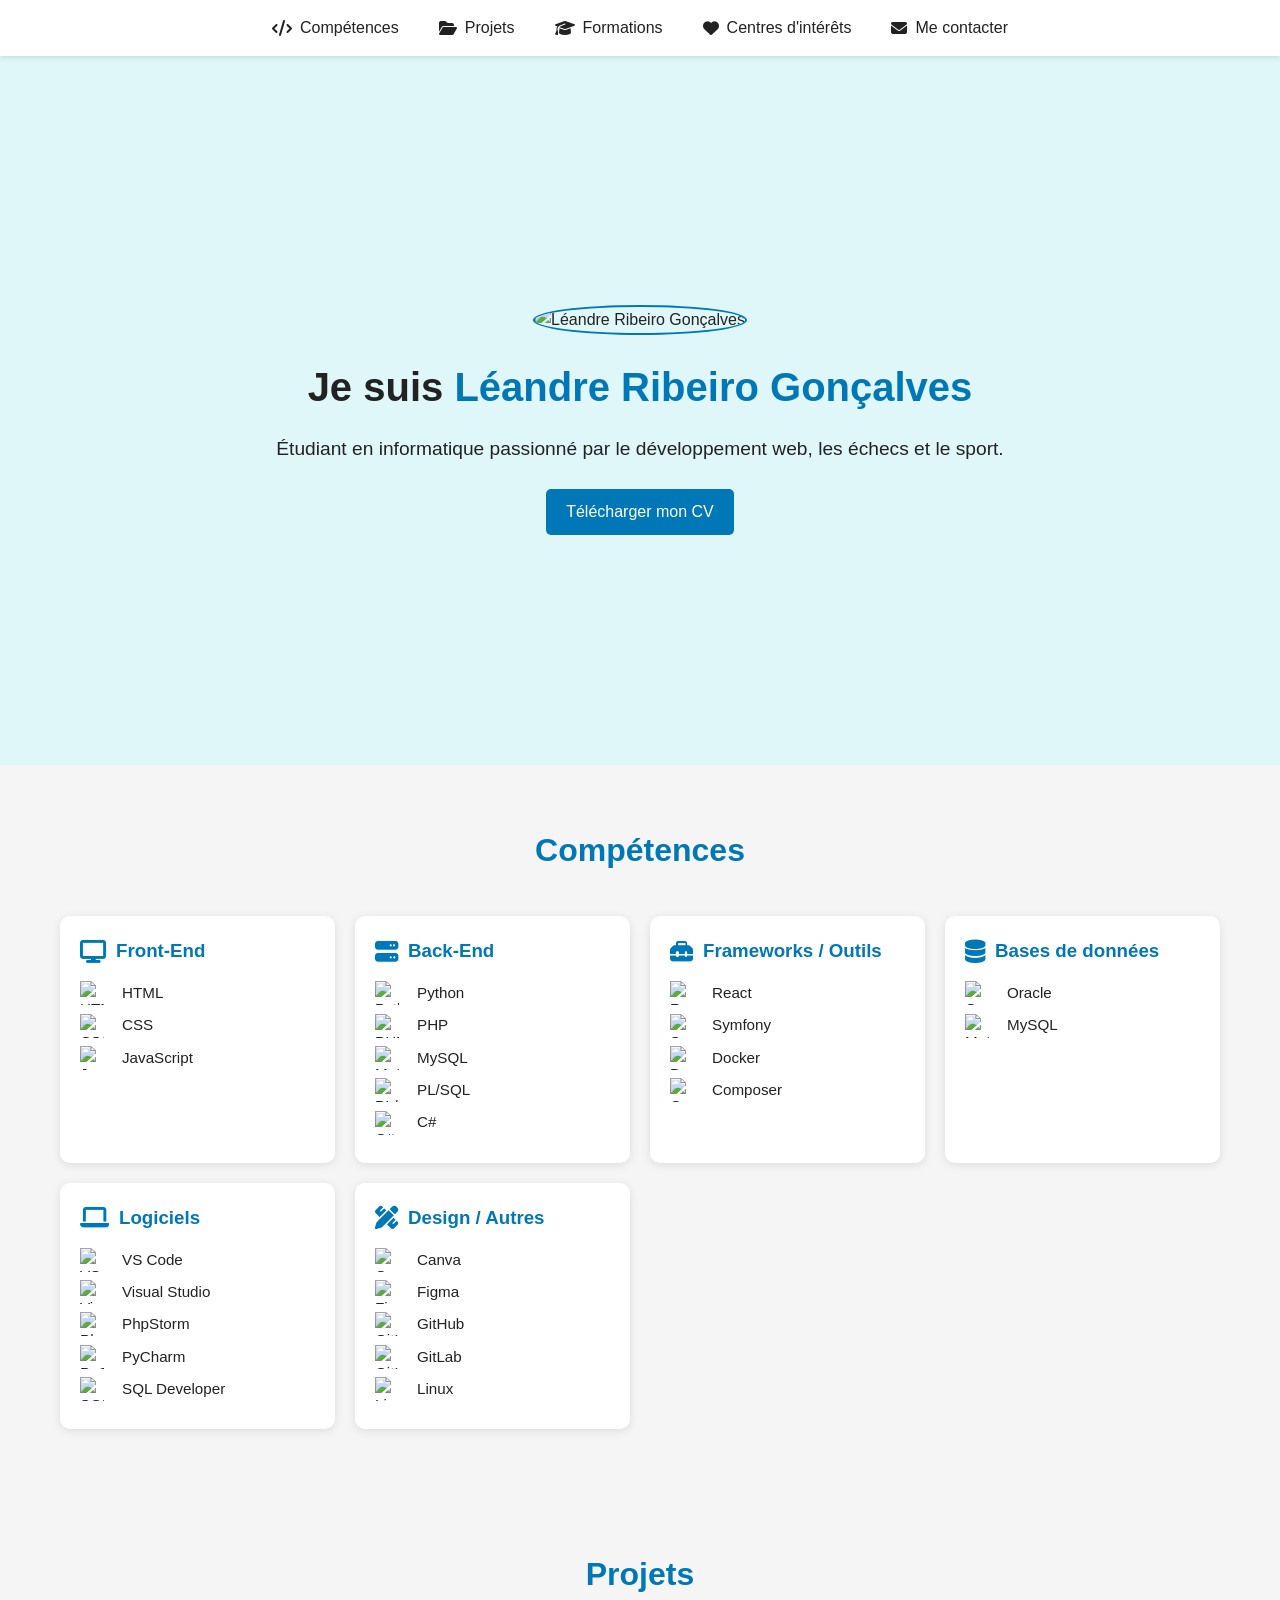
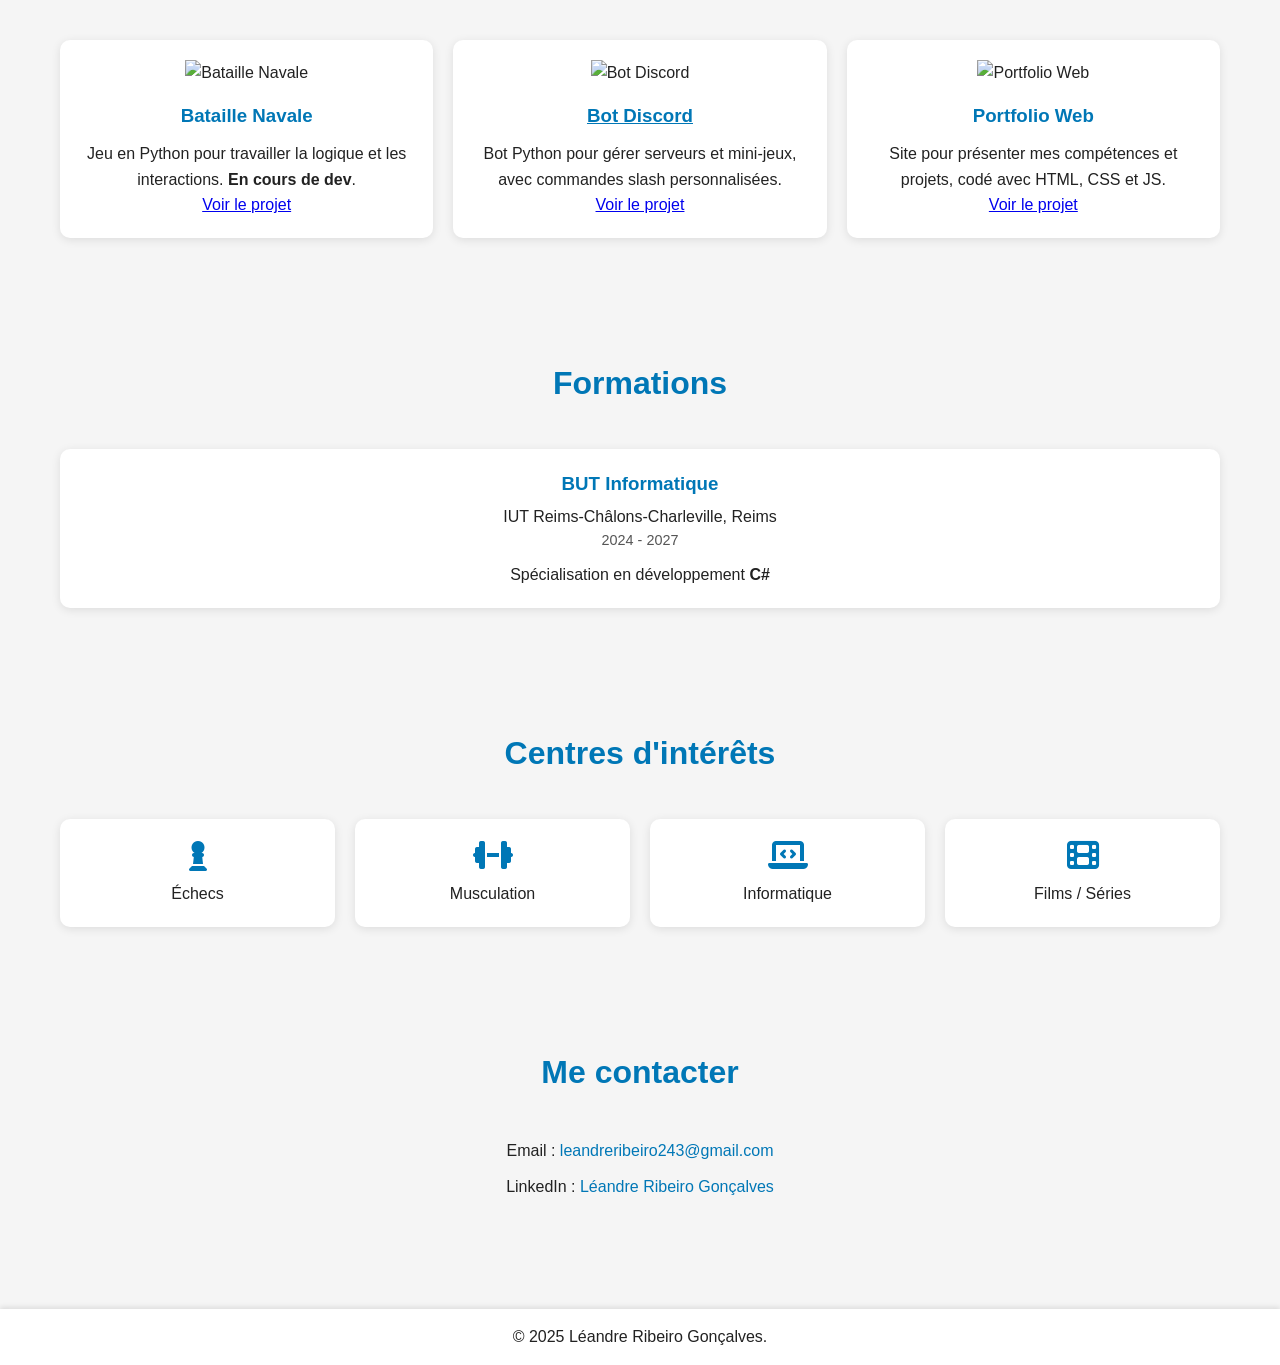
==== portfolio.html @ cd14a050 "add: portfolio page with html and css" ====
<!DOCTYPE html>
<html lang="fr">
<head>
    <meta charset="UTF-8">
    <meta name="viewport" content="width=device-width, initial-scale=1.0">
    <title>Léandre Ribeiro Gonçalves - Portfolio</title>
    <link rel="stylesheet" href="https://cdnjs.cloudflare.com/ajax/libs/font-awesome/6.5.0/css/all.min.css"/>
    <link rel="stylesheet" href="style_portfolio.css">
</head>
<body>
    <!-- Navbar principale -->
    <header>
        <nav class="navbar">
            <ul>
                <li><a href="#skills"><i class="fa-solid fa-code"></i> <span>Compétences</span></a></li>
                <li><a href="#projects"><i class="fa-solid fa-folder-open"></i> <span>Projets</span></a></li>
                <li><a href="#education"><i class="fa-solid fa-graduation-cap"></i> <span>Formations</span></a></li>
                <li><a href="#interests"><i class="fa-solid fa-heart"></i> <span>Centres d'intérêts</span></a></li>
                <li><a href="#contact"><i class="fa-solid fa-envelope"></i> <span>Me contacter</span></a></li>
            </ul>
        </nav>
    </header>

    <!-- Section accueil -->
    <section id="home" class="home-section">
        <div class="intro">
            <img src="img/my_logo.png" alt="Léandre Ribeiro Gonçalves" class="profile-pic">
            <h1>Je suis <span>Léandre Ribeiro Gonçalves</span></h1>
            <p>Étudiant en informatique passionné par le développement web, les échecs et le sport.</p>
            <div class="links">
                <a href="/docs/cv.pdf" download class="btn">Télécharger mon CV</a>
            </div>
        </div>
    </section>

    <!-- Section compétences -->
    <section id="skills" class="section">
        <h2>Compétences</h2>
        <div class="skills-grid">
            <!-- Front-End -->
            <div class="skill-card front-end">
                <h3><i class="fa-solid fa-display fa-lg"></i> Front-End</h3>
                <ul>
                    <li><img src="img/logos/html5.svg" class="skill-logo" alt="HTML"> HTML</li>
                    <li><img src="img/logos/css3.svg" class="skill-logo" alt="CSS"> CSS</li>
                    <li><img src="img/logos/javascript.svg" class="skill-logo" alt="JavaScript"> JavaScript</li>
                </ul>
            </div>
            <!-- Back-End -->
            <div class="skill-card back-end">
                <h3><i class="fa-solid fa-server fa-lg"></i> Back-End</h3>
                <ul>
                    <li><img src="img/logos/python.svg" class="skill-logo" alt="Python"> Python</li>
                    <li><img src="img/logos/php.svg" class="skill-logo" alt="PHP"> PHP</li>
                    <li><img src="img/logos/mysql.svg" class="skill-logo" alt="MySQL"> MySQL</li>
                    <li><img src="img/logos/plsql.svg" class="skill-logo" alt="PL/SQL"> PL/SQL</li>
                    <li><img src="img/logos/csharp.svg" class="skill-logo" alt="C#"> C#</li>
                </ul>
            </div>
            <!-- Frameworks / Outils -->
            <div class="skill-card frameworks">
                <h3><i class="fa-solid fa-toolbox fa-lg"></i> Frameworks / Outils</h3>
                <ul>
                    <li><img src="img/logos/react.svg" class="skill-logo" alt="React"> React</li>
                    <li><img src="img/logos/symfony.svg" class="skill-logo" alt="Symfony"> Symfony</li>
                    <li><img src="img/logos/docker.svg" class="skill-logo" alt="Docker"> Docker</li>
                    <li><img src="img/logos/composer.svg" class="skill-logo" alt="Composer"> Composer</li>
                </ul>
            </div>
            <!-- Bases de données -->
            <div class="skill-card databases">
                <h3><i class="fa-solid fa-database fa-lg"></i> Bases de données</h3>
                <ul>
                    <li><img src="img/logos/oracle.svg" class="skill-logo" alt="Oracle"> Oracle</li>
                    <li><img src="img/logos/mysql.svg" class="skill-logo" alt="MySQL"> MySQL</li>
                </ul>
            </div>
            <!-- Logiciels -->
            <div class="skill-card softwares">
                <h3><i class="fa-solid fa-laptop fa-lg"></i> Logiciels</h3>
                <ul>
                    <li><img src="img/logos/vscode.svg" class="skill-logo" alt="VS Code"> VS Code</li>
                    <li><img src="img/logos/visualstudio.svg" class="skill-logo" alt="Visual Studio"> Visual Studio</li>
                    <li><img src="img/logos/phpstorm.svg" class="skill-logo" alt="PhpStorm"> PhpStorm</li>
                    <li><img src="img/logos/pycharm.svg" class="skill-logo" alt="PyCharm"> PyCharm</li>
                    <li><img src="img/logos/sqldeveloper.svg" class="skill-logo" alt="SQL Developer"> SQL Developer</li>
                </ul>
            </div>
            <!-- Design / Autres -->
            <div class="skill-card design">
                <h3><i class="fa-solid fa-pencil-ruler fa-lg"></i> Design / Autres</h3>
                <ul>
                    <li><img src="img/logos/canva.svg" class="skill-logo" alt="Canva"> Canva</li>
                    <li><img src="img/logos/figma.svg" class="skill-logo" alt="Figma"> Figma</li>
                    <li><img src="img/logos/github.svg" class="skill-logo" alt="GitHub"> GitHub</li>
                    <li><img src="img/logos/gitlab.svg" class="skill-logo" alt="GitLab"> GitLab</li>
                    <li><img src="img/logos/linux.svg" class="skill-logo" alt="Linux"> Linux</li>
                </ul>
            </div>
        </div>
    </section>

    <!-- Section projets -->
    <section id="projects" class="section">
        <h2>Projets</h2>
        <div class="projects-grid">
            <!-- Bataille navale -->
            <div class="project-card bataille-navale">
                <img src="img/bataille_navale.png" alt="Bataille Navale">
                <h3>Bataille Navale</h3>
                <p>Jeu en Python pour travailler la logique et les interactions. <strong>En cours de dev</strong>.</p>
                <a href="https://github.com/leandreribeiro/bataille-navale" class="btn">Voir le projet</a>
            </div>
            <!-- Bot Discord -->
            <div class="project-card bot-discord">
                <img src="img/bot_discord.png" alt="Bot Discord">
                <h3><a href="https://leandre-ribeiro-goncalves.com/memora" id="memora">Bot Discord</a></h3>
                <p>Bot Python pour gérer serveurs et mini-jeux, avec commandes slash personnalisées.</p>
                <a href="https://github.com/leandreribeiro/bot-discord" class="btn">Voir le projet</a>
            </div>
            <!-- Portfolio -->
            <div class="project-card portfolio-web">
                <img src="img/portfolio.png" alt="Portfolio Web">
                <h3>Portfolio Web</h3>
                <p>Site pour présenter mes compétences et projets, codé avec HTML, CSS et JS.</p>
                <a href="https://github.com/leandreribeiro/projet-web" class="btn">Voir le projet</a>
            </div>
        </div>
    </section>

    <!-- Section formations -->
    <section id="education" class="section">
        <h2>Formations</h2>
        <div class="education-grid">
            <div class="education-card">
                <h3>BUT Informatique</h3>
                <p class="school">IUT Reims-Châlons-Charleville, Reims</p>
                <p class="year">2024 - 2027</p>
                <p class="description">Spécialisation en développement <strong>C#</strong></p>
            </div>
        </div>
    </section>

    <!-- Section centres d'intérêt -->
    <section id="interests" class="section">
        <h2>Centres d'intérêts</h2>
        <div class="interests-grid">
            <div class="interest-card">
                <i class="fa-solid fa-chess-pawn fa-2x"></i>
                <p>Échecs</p>
            </div>
            <div class="interest-card">
                <i class="fa-solid fa-dumbbell fa-2x"></i>
                <p>Musculation</p>
            </div>
            <div class="interest-card">
                <i class="fa-solid fa-laptop-code fa-2x"></i>
                <p>Informatique</p>
            </div>
            <div class="interest-card">
                <i class="fa-solid fa-film fa-2x"></i>
                <p>Films / Séries</p>
            </div>
        </div>
    </section>

    <!-- Section contact -->
    <section id="contact" class="section">
        <h2>Me contacter</h2>
        <p>Email : <a href="mailto:leandreribeiro243@gmail.com">leandreribeiro243@gmail.com</a></p>
        <p>LinkedIn : <a href="https://www.linkedin.com/in/leandre-ribeiro-goncalves">Léandre Ribeiro Gonçalves</a></p>
    </section>

    <footer>
        <p>© 2025 Léandre Ribeiro Gonçalves.</p>
    </footer>
</body>
</html>
---- style_portfolio.css ----
* {
    margin: 0;
    padding: 0;
    box-sizing: border-box;
    font-family: 'Segoe UI', Tahoma, Geneva, Verdana, sans-serif;
}

body {
    background-color: #f5f5f5;
    color: #222;
    line-height: 1.6;
}

.navbar {
    display: flex;
    justify-content: center;
    align-items: center;
    background-color: #fff;
    box-shadow: 0 2px 5px rgba(0,0,0,0.1);
    padding: 15px 20px;
    position: fixed;
    top: 0;
    width: 100%;
    z-index: 999;
}

.navbar ul {
    list-style: none;
    display: flex;
    gap: 40px;
    justify-content: center;
    align-items: center;
    margin: 0;
    padding: 0;
}

.navbar ul li a {
    text-decoration: none;
    color: #222;
    font-weight: 500;
    display: flex;
    align-items: center;
    gap: 8px;
    transition: color 0.3s;
}

.navbar ul li a:hover {
    color: #0077b6;
}

.home-section {
    display: flex;
    flex-direction: column;
    justify-content: center;
    align-items: center;
    height: 85vh;
    background-color: #e0f7fa;
    text-align: center;
    padding: 100px 20px 20px 20px;
}

.home-section h1 {
    font-size: 2.5rem;
    margin-bottom: 15px;
}

.home-section span {
    color: #0077b6;
}

.home-section p {
    font-size: 1.2rem;
    margin-bottom: 20px;
}

.profile-pic {
    width: 40%;
    aspect-ratio: 1;
    border-radius: 50%;
    object-fit: cover;
    margin-bottom: 20px;
    border: 2px solid #0077b6;
}

.links .btn {
    display: inline-block;
    margin: 5px 10px;
    padding: 10px 20px;
    background-color: #0077b6;
    color: #fff;
    text-decoration: none;
    border-radius: 5px;
    transition: background-color 0.3s;
}

.links .btn:hover {
    background-color: #005f86;
}

.section {
    padding: 60px 20px;
    max-width: 1200px;
    margin: 0 auto;
}

.section h2 {
    text-align: center;
    font-size: 2rem;
    margin-bottom: 40px;
    color: #0077b6;
}

.skills-grid, .projects-grid, .interests-grid {
    display: grid;
    gap: 20px;
    grid-template-columns: repeat(auto-fit, minmax(250px, 1fr));
}

.skill-card {
    background-color: #fff;
    border-radius: 10px;
    padding: 20px;
    text-align: left;
    box-shadow: 0 2px 10px rgba(0,0,0,0.1);
    transition: transform 0.3s, box-shadow 0.3s;
}

.skill-card:hover {
    transform: translateY(-5px);
    box-shadow: 0 4px 20px rgba(0,0,0,0.15);
}

.skill-card h3 {
    color: #0077b6;
    margin-bottom: 15px;
    display: flex;
    align-items: center;
    gap: 10px;
}

.skill-card ul {
    list-style-type: none;
    padding-left: 0;
}

.skill-card ul li {
    margin-bottom: 8px;
    display: flex;
    align-items: center;
    gap: 10px;
    font-weight: 500;
    font-size: 0.95rem;
}

.skill-card ul li i {
    color: #0077b6;
    font-size: 1rem;
    min-width: 18px;
    text-align: center;

}

.skill-logo {
    width: 24px;
    height: 24px;
    vertical-align: middle;
    margin-right: 8px;
}

.project-card {
    background-color: #fff;
    border-radius: 10px;
    padding: 20px;
    text-align: center;
    box-shadow: 0 2px 10px rgba(0,0,0,0.1);
    transition: transform 0.3s, box-shadow 0.3s;
}

.project-card:hover {
    transform: translateY(-5px);
    box-shadow: 0 4px 20px rgba(0,0,0,0.15);
}

.project-card img {
    width: 100%;
    height: auto;
    object-fit: cover;
    margin-bottom: 15px;
}

.project-card h3 {
    color: #0077b6;
    margin-bottom: 10px;
}

#memora {
    color: #0077b6;
}

.interest-card {
    background-color: #fff;
    border-radius: 10px;
    padding: 20px;
    text-align: center;
    box-shadow: 0 2px 10px rgba(0,0,0,0.1);
    transition: transform 0.3s, box-shadow 0.3s;
}

.interest-card:hover {
    transform: translateY(-5px);
    box-shadow: 0 4px 20px rgba(0,0,0,0.15);
}

.interest-card i {
    margin-bottom: 10px;
    color: #0077b6;
}

.interest-card p {
    font-weight: 500;
}

.education-grid {
    display: grid;
    grid-template-columns: repeat(auto-fit, minmax(250px, 1fr));
    gap: 20px;
}

.education-card {
    background-color: #fff;
    padding: 20px;
    border-radius: 10px;
    box-shadow: 0 2px 10px rgba(0,0,0,0.1);
    text-align: center;
}

.education-card h3 {
    color: #0077b6;
    margin-bottom: 5px;
}

.education-card .year {
    font-size: 0.9rem;
    color: #555;
    margin-bottom: 10px;
}

#contact p {
    text-align: center;
    margin-bottom: 10px;
}

#contact a {
    color: #0077b6;
    text-decoration: none;
}

#contact a:hover {
    text-decoration: underline;
}

footer {
    background-color: #fff;
    text-align: center;
    padding: 15px 0;
    box-shadow: 0 -2px 5px rgba(0,0,0,0.1);
    margin-top: 40px;
}

@media (max-width: 800px) {
    .navbar ul li a {
        gap: 0;
        justify-content: center;
    }

    .navbar ul li a span {
        display: none;
    }
}
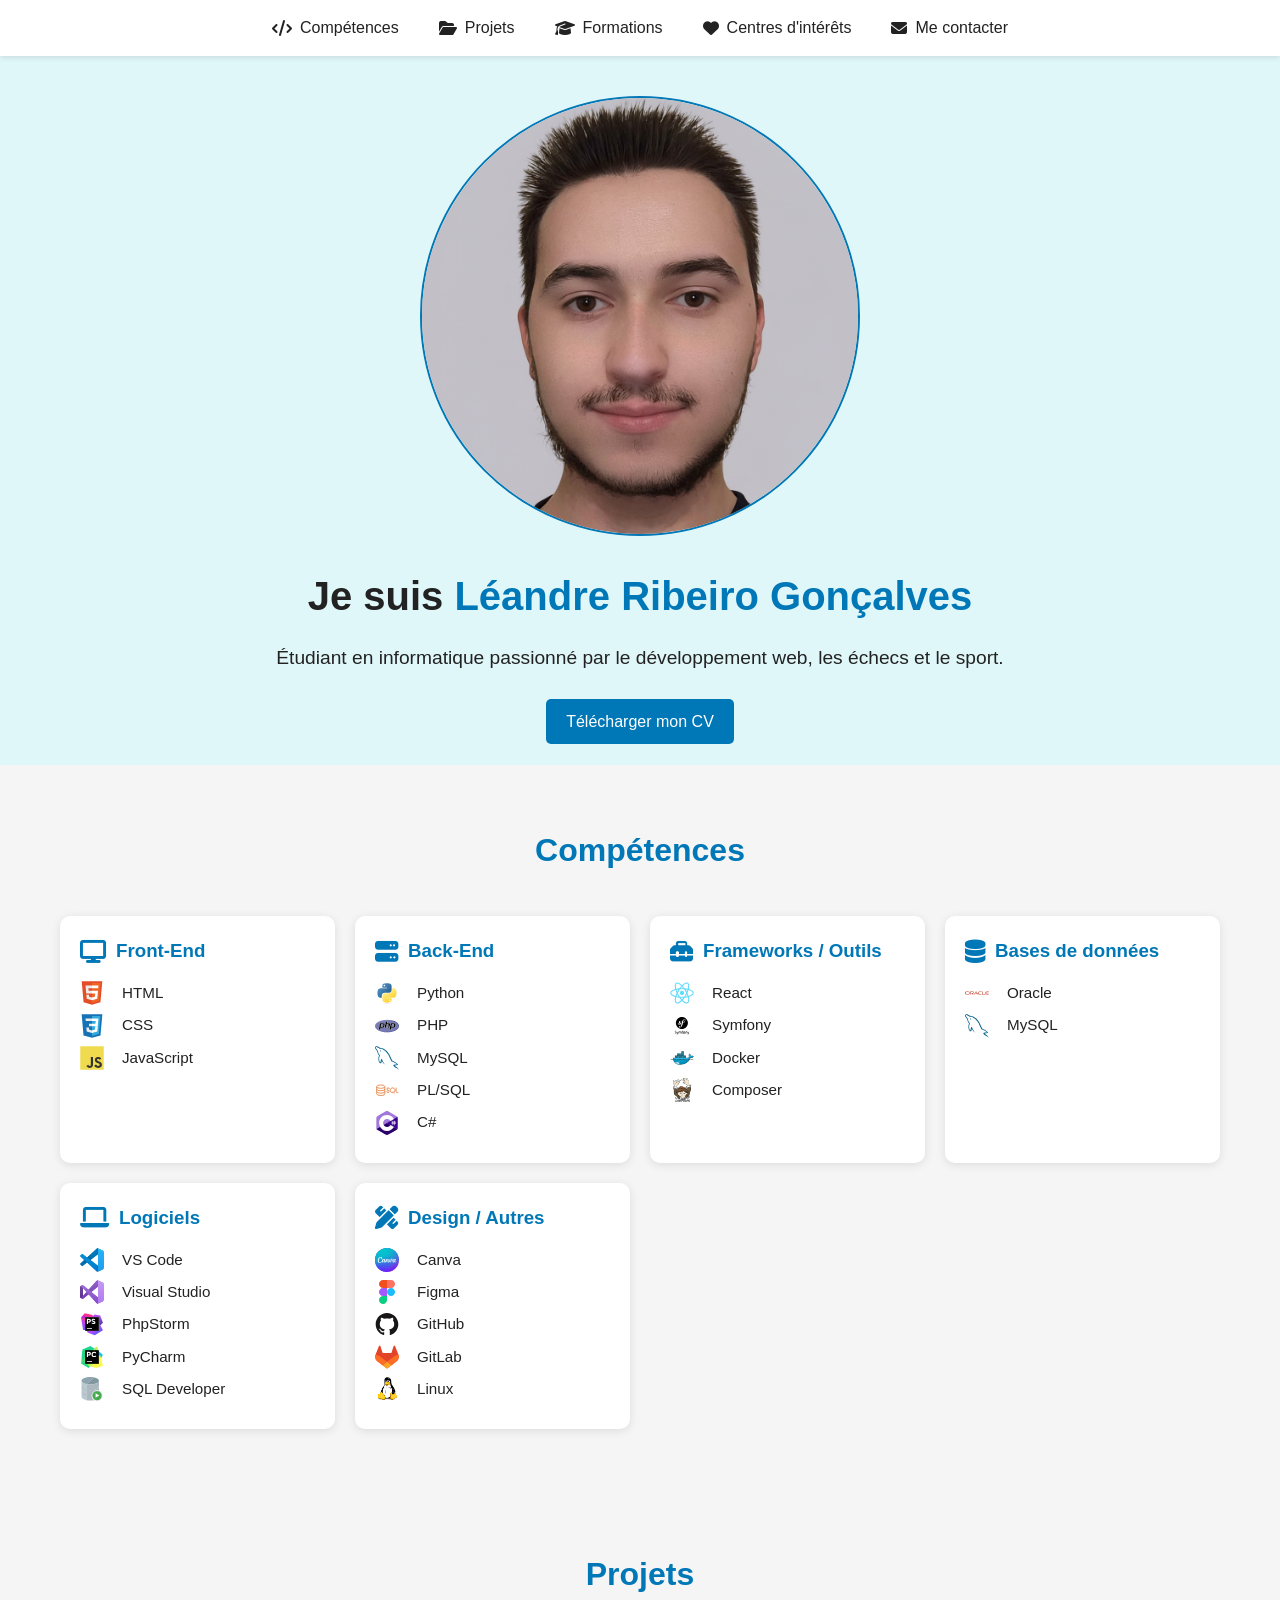
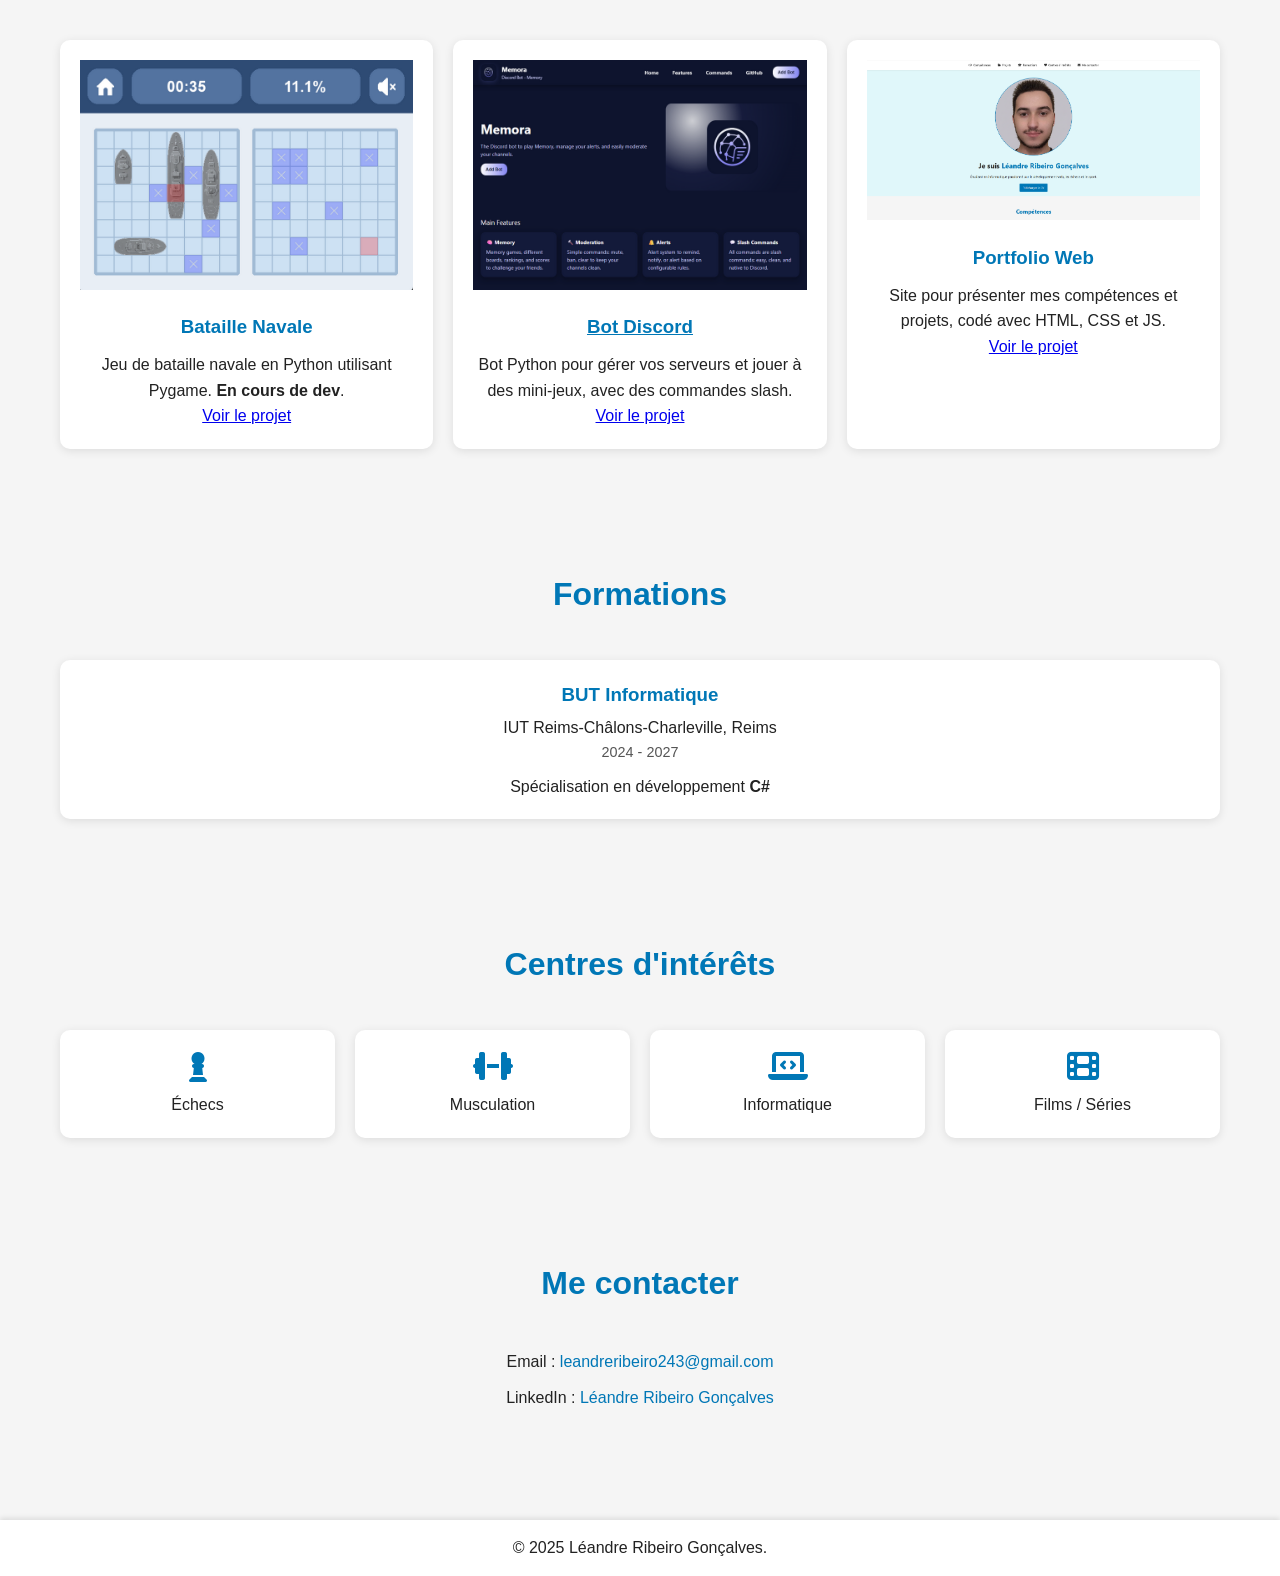
==== commit 6e3f4456: "fix: modification of page content" ====
--- a/portfolio.html
+++ b/portfolio.html
@@ -108,14 +108,14 @@
             <div class="project-card bataille-navale">
                 <img src="img/bataille_navale.png" alt="Bataille Navale">
                 <h3>Bataille Navale</h3>
-                <p>Jeu en Python pour travailler la logique et les interactions. <strong>En cours de dev</strong>.</p>
+                <p>Jeu de bataille navale en Python utilisant Pygame. <strong>En cours de dev</strong>.</p>
                 <a href="https://github.com/leandreribeiro/bataille-navale" class="btn">Voir le projet</a>
             </div>
             <!-- Bot Discord -->
             <div class="project-card bot-discord">
                 <img src="img/bot_discord.png" alt="Bot Discord">
                 <h3><a href="https://leandre-ribeiro-goncalves.com/memora" id="memora">Bot Discord</a></h3>
-                <p>Bot Python pour gérer serveurs et mini-jeux, avec commandes slash personnalisées.</p>
+                <p>Bot Python pour gérer vos serveurs et jouer à des mini-jeux, avec des commandes slash.</p>
                 <a href="https://github.com/leandreribeiro/bot-discord" class="btn">Voir le projet</a>
             </div>
             <!-- Portfolio -->
